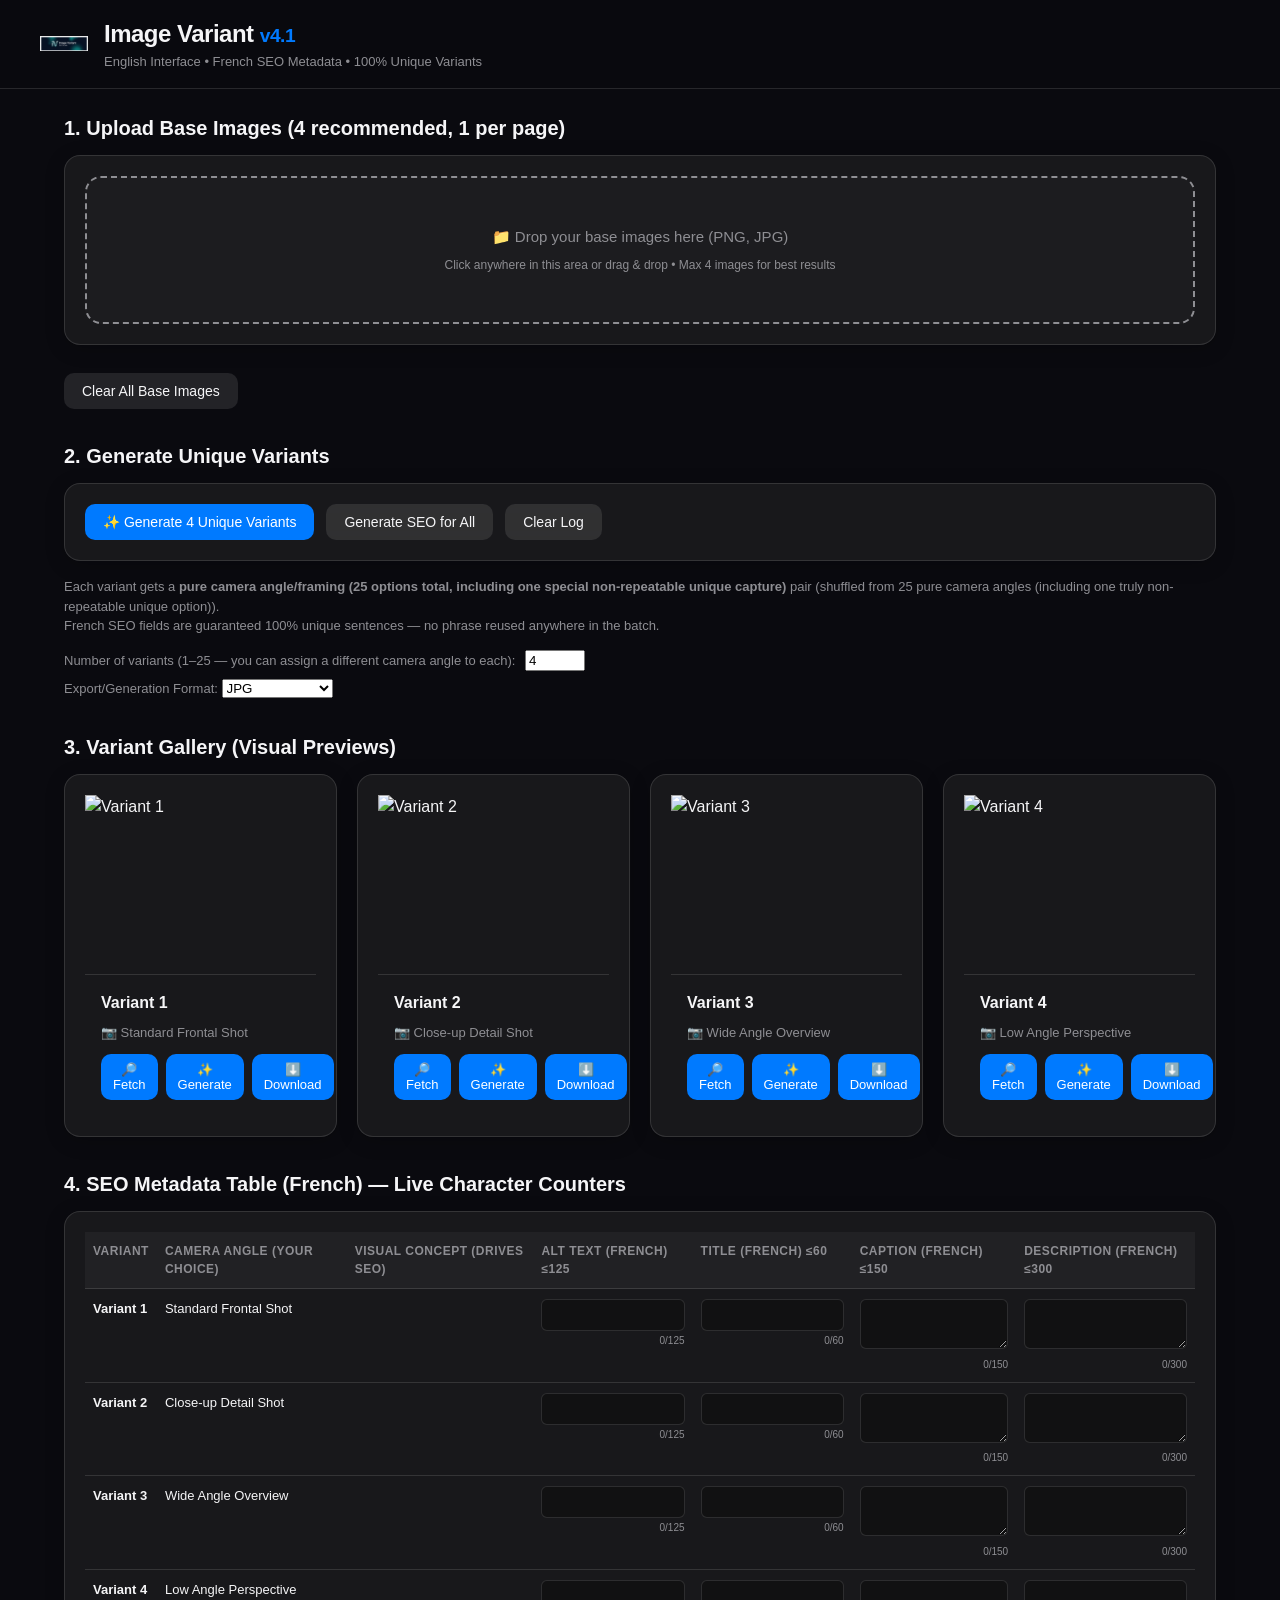
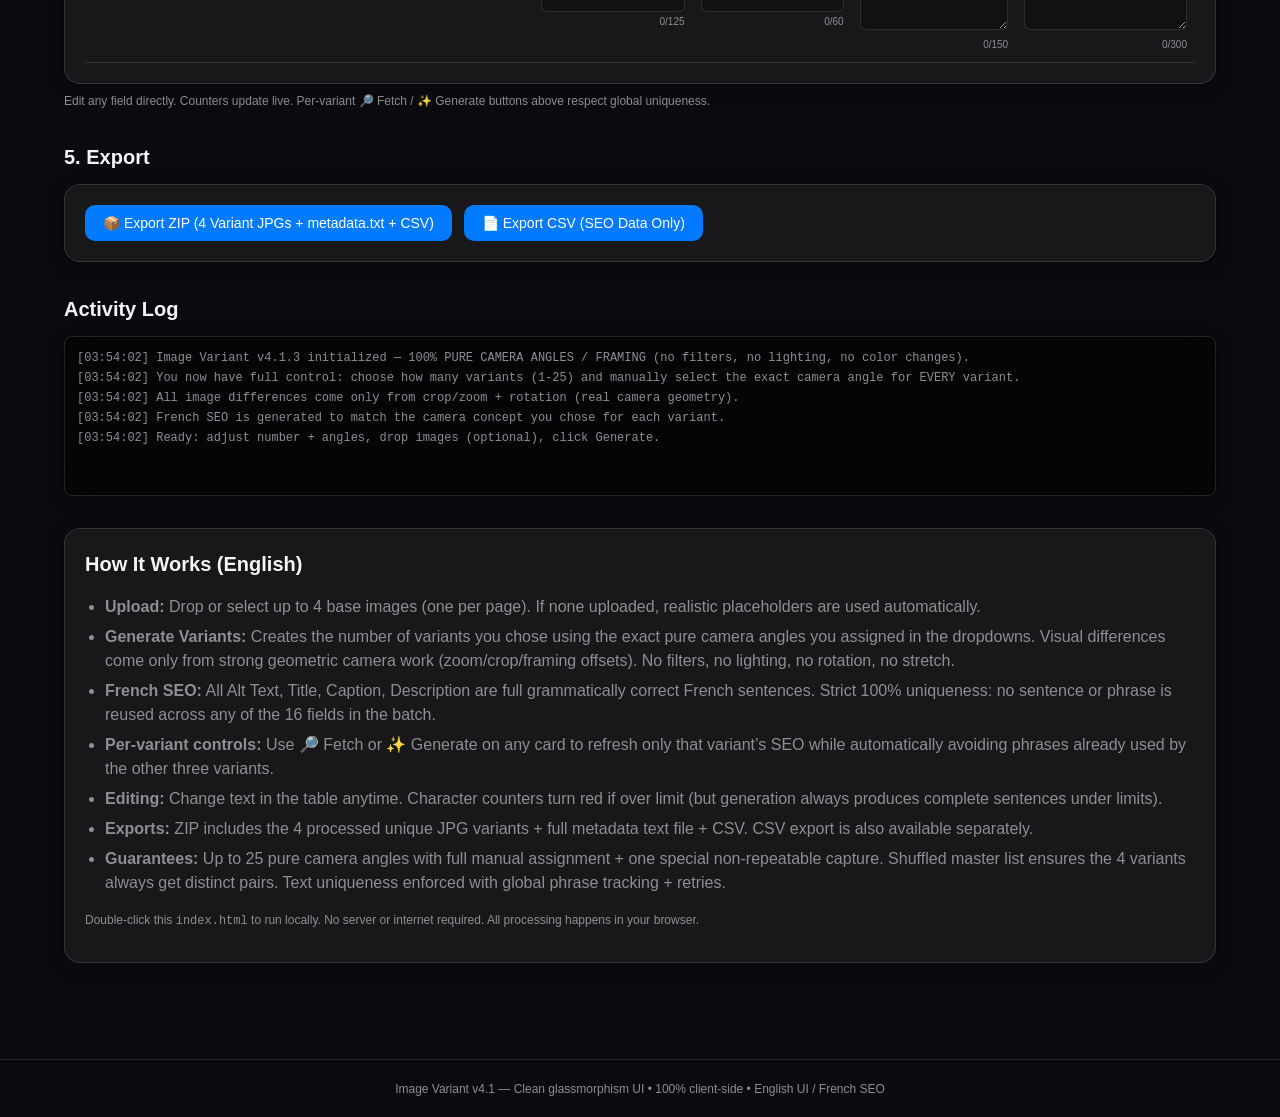
==== index.html @ 4399ec8d "v4.1.3 - Extreme dramatic camera angles only (no rotation, no filters, no stretch) - Very large zoom" ====
<!DOCTYPE html>
<html lang="en">
<head>
  <meta charset="UTF-8">
  <meta name="viewport" content="width=device-width, initial-scale=1.0">
  <title>Image Variant v4.1 • English UI + French SEO</title>
  <link rel="icon" href="assets/favicon.png">
  <link rel="stylesheet" href="css/main.css">
</head>
<body>
  <header>
    <div class="header-content">
      <img src="assets/logo.png" alt="Image Variant Logo" class="logo">
      <div class="header-text">
        <h1>Image Variant <span style="color:#007aff; font-size:0.8em;">v4.1</span></h1>
        <p class="subtitle">English Interface • French SEO Metadata • 100% Unique Variants</p>
      </div>
    </div>
  </header>

  <main>
    <!-- Upload Section -->
    <section id="upload-section">
      <h2>1. Upload Base Images (4 recommended, 1 per page)</h2>
      <div class="glass">
        <div id="dropzone" class="dropzone">
          <p>📁 Drop your base images here (PNG, JPG)</p>
          <p class="hint">Click anywhere in this area or drag &amp; drop • Max 4 images for best results</p>
        </div>
        <input type="file" id="file-input" multiple accept="image/*" style="display:none">
      </div>
      <div id="base-previews" class="previews"></div>
      <div style="margin-top:12px;">
        <button onclick="clearBases()" class="secondary">Clear All Base Images</button>
      </div>
    </section>

    <!-- Generation Controls -->
    <section id="controls-section">
      <h2>2. Generate Unique Variants</h2>
      <div class="controls glass">
        <button onclick="generateVariants()">✨ Generate 4 Unique Variants</button>
        <button onclick="batchGenerateSeo()" class="secondary">Generate SEO for All</button>
        <button onclick="clearLog()" class="secondary">Clear Log</button>
      </div>
      <p style="font-size:13px; color:#8e8e93; margin:0 0 12px;">
        Each variant gets a <strong>pure camera angle/framing (25 options total, including one special non-repeatable unique capture)</strong> pair (shuffled from 25 pure camera angles (including one truly non-repeatable unique option)).<br>
        French SEO fields are guaranteed 100% unique sentences — no phrase reused anywhere in the batch.
      </p>
    </section>

    <!-- Gallery -->
    <section id="gallery-section">
      <h2>3. Variant Gallery (Visual Previews)</h2>
      <div id="gallery-grid" class="gallery-grid"></div>
    </section>

    <!-- SEO Table -->
    <section id="seo-section">
      <h2>4. SEO Metadata Table (French) — Live Character Counters</h2>
      <div id="seo-table-container" class="glass"></div>
      <p style="font-size:12px; color:#8e8e93; margin-top:8px;">
        Edit any field directly. Counters update live. Per-variant 🔎 Fetch / ✨ Generate buttons above respect global uniqueness.
      </p>
    </section>

    <!-- Exports -->
    <section id="exports-section">
      <h2>5. Export</h2>
      <div class="exports glass">
        <button onclick="exportZip()">📦 Export ZIP (4 Variant JPGs + metadata.txt + CSV)</button>
        <button onclick="exportCsv()">📄 Export CSV (SEO Data Only)</button>
      </div>
    </section>

    <!-- Log -->
    <section id="log-section">
      <h2>Activity Log</h2>
      <div id="log-output" class="log glass"></div>
    </section>

    <!-- Help / Instructions -->
    <section id="help-section" class="help glass">
      <h2>How It Works (English)</h2>
      <ul>
        <li><strong>Upload:</strong> Drop or select up to 4 base images (one per page). If none uploaded, realistic placeholders are used automatically.</li>
        <li><strong>Generate Variants:</strong> Creates the number of variants you chose using the exact pure camera angles you assigned in the dropdowns. Visual differences come only from strong geometric camera work (zoom/crop/framing offsets). No filters, no lighting, no rotation, no stretch.</li>
        <li><strong>French SEO:</strong> All Alt Text, Title, Caption, Description are full grammatically correct French sentences. Strict 100% uniqueness: no sentence or phrase is reused across any of the 16 fields in the batch.</li>
        <li><strong>Per-variant controls:</strong> Use 🔎 Fetch or ✨ Generate on any card to refresh only that variant’s SEO while automatically avoiding phrases already used by the other three variants.</li>
        <li><strong>Editing:</strong> Change text in the table anytime. Character counters turn red if over limit (but generation always produces complete sentences under limits).</li>
        <li><strong>Exports:</strong> ZIP includes the 4 processed unique JPG variants + full metadata text file + CSV. CSV export is also available separately.</li>
        <li><strong>Guarantees:</strong> Up to 25 pure camera angles with full manual assignment + one special non-repeatable capture. Shuffled master list ensures the 4 variants always get distinct pairs. Text uniqueness enforced with global phrase tracking + retries.</li>
      </ul>
      <p style="margin-top:16px; font-size:12px; color:#8e8e93;">
        Double-click this <code>index.html</code> to run locally. No server or internet required. All processing happens in your browser.
      </p>
    </section>
  </main>

  <footer>
    Image Variant v4.1 — Clean glassmorphism UI • 100% client-side • English UI / French SEO
  </footer>

  <script src="js/jszip.min.js"></script>
  <script src="js/app.js"></script>
</body>
</html>
---- css/main.css ----
/* Image Variant v4.1 - Clean Apple-style Glassmorphism Theme */

:root {
  --bg: #0a0a0f;
  --card-bg: rgba(28, 28, 30, 0.85);
  --border: rgba(255, 255, 255, 0.12);
  --accent: #007aff;
  --text: #f5f5f7;
  --text-secondary: #8e8e93;
  --success: #34c759;
  --warning: #ff9500;
  --danger: #ff3b30;
}

* {
  box-sizing: border-box;
}

body {
  font-family: -apple-system, BlinkMacSystemFont, "Segoe UI", Roboto, Helvetica, Arial, sans-serif;
  background: var(--bg);
  color: var(--text);
  margin: 0;
  padding: 0;
  line-height: 1.5;
  -webkit-font-smoothing: antialiased;
}

header {
  background: rgba(10,10,15,0.95);
  backdrop-filter: blur(20px);
  border-bottom: 1px solid var(--border);
  padding: 16px 24px;
  position: sticky;
  top: 0;
  z-index: 100;
}

.header-content {
  max-width: 1200px;
  margin: 0 auto;
  display: flex;
  align-items: center;
  gap: 16px;
}

.logo {
  width: 48px;
  height: 48px;
  border-radius: 10px;
  object-fit: contain;
}

.header-text h1 {
  margin: 0;
  font-size: 24px;
  font-weight: 600;
  letter-spacing: -0.5px;
}

.header-text .subtitle {
  font-size: 13px;
  color: var(--text-secondary);
  margin: 0;
}

main {
  max-width: 1200px;
  margin: 0 auto;
  padding: 24px;
}

section {
  margin-bottom: 32px;
}

h2 {
  font-size: 20px;
  font-weight: 600;
  margin: 0 0 12px;
  color: var(--text);
}

h3 {
  font-size: 16px;
  font-weight: 600;
  margin: 0 0 8px;
}

.glass {
  background: var(--card-bg);
  backdrop-filter: blur(20px);
  -webkit-backdrop-filter: blur(20px);
  border: 1px solid var(--border);
  border-radius: 16px;
  padding: 20px;
  box-shadow: 0 4px 20px rgba(0,0,0,0.2);
}

.dropzone {
  border: 2px dashed var(--text-secondary);
  border-radius: 16px;
  padding: 48px 24px;
  text-align: center;
  cursor: pointer;
  transition: all 0.2s ease;
  background: rgba(255,255,255,0.02);
}

.dropzone:hover, .dropzone.dragover {
  border-color: var(--accent);
  background: rgba(0, 122, 255, 0.08);
  transform: translateY(-1px);
}

.dropzone p {
  margin: 0;
  font-size: 15px;
  color: var(--text-secondary);
}

.dropzone .hint {
  font-size: 12px;
  margin-top: 8px;
  color: var(--text-secondary);
}

.previews {
  display: flex;
  flex-wrap: wrap;
  gap: 12px;
  margin-top: 16px;
}

.base-thumb {
  position: relative;
  width: 100px;
  text-align: center;
}

.base-thumb img {
  width: 100px;
  height: 75px;
  object-fit: cover;
  border-radius: 8px;
  border: 1px solid var(--border);
}

.base-thumb span {
  display: block;
  font-size: 10px;
  color: var(--text-secondary);
  margin-top: 4px;
  white-space: nowrap;
  overflow: hidden;
  text-overflow: ellipsis;
}

.base-thumb button {
  position: absolute;
  top: -6px;
  right: -6px;
  width: 20px;
  height: 20px;
  border-radius: 50%;
  background: var(--danger);
  color: white;
  border: none;
  font-size: 12px;
  line-height: 1;
  cursor: pointer;
  display: flex;
  align-items: center;
  justify-content: center;
}

.controls {
  display: flex;
  flex-wrap: wrap;
  gap: 12px;
  margin-bottom: 16px;
}

button {
  background: var(--accent);
  color: white;
  border: none;
  padding: 10px 18px;
  border-radius: 10px;
  font-size: 14px;
  font-weight: 500;
  cursor: pointer;
  transition: all 0.15s ease;
  display: inline-flex;
  align-items: center;
  gap: 6px;
}

button:hover {
  background: #0066d6;
  transform: translateY(-1px);
}

button.secondary {
  background: rgba(255,255,255,0.1);
  color: var(--text);
}

button.secondary:hover {
  background: rgba(255,255,255,0.2);
}

.gallery-grid {
  display: grid;
  grid-template-columns: repeat(auto-fit, minmax(260px, 1fr));
  gap: 20px;
}

.variant-card {
  overflow: hidden;
  transition: transform 0.2s ease;
}

.variant-card:hover {
  transform: translateY(-2px);
}

.variant-card img {
  width: 100%;
  height: 180px;
  object-fit: cover;
  display: block;
  border-bottom: 1px solid var(--border);
}

.card-body {
  padding: 16px;
}

.card-body h3 {
  margin: 0 0 8px;
  font-size: 16px;
  font-weight: 600;
}

.meta {
  display: flex;
  flex-direction: column;
  gap: 4px;
  font-size: 13px;
  color: var(--text-secondary);
  margin-bottom: 12px;
}

.meta span {
  display: flex;
  align-items: center;
  gap: 4px;
}

.actions {
  display: flex;
  gap: 8px;
}

.actions button {
  flex: 1;
  padding: 8px 12px;
  font-size: 13px;
}

.seo-table {
  width: 100%;
  border-collapse: collapse;
  font-size: 13px;
}

.seo-table th,
.seo-table td {
  padding: 10px 8px;
  text-align: left;
  border-bottom: 1px solid var(--border);
  vertical-align: top;
}

.seo-table th {
  background: rgba(255,255,255,0.04);
  font-weight: 600;
  color: var(--text-secondary);
  font-size: 12px;
  text-transform: uppercase;
  letter-spacing: 0.5px;
}

.seo-table td input[type="text"],
.seo-table td textarea {
  width: 100%;
  background: rgba(0,0,0,0.3);
  border: 1px solid var(--border);
  border-radius: 6px;
  color: var(--text);
  font-size: 12px;
  padding: 6px 8px;
  font-family: inherit;
  resize: vertical;
}

.seo-table td input[type="text"] {
  height: 32px;
}

.seo-table td textarea {
  min-height: 50px;
  max-height: 100px;
}

.char-counter {
  font-size: 10px;
  color: var(--text-secondary);
  text-align: right;
  display: block;
  margin-top: 2px;
}

.log {
  background: rgba(0,0,0,0.5);
  border: 1px solid var(--border);
  border-radius: 8px;
  padding: 12px;
  font-family: ui-monospace, SFMono-Regular, Menlo, Monaco, Consolas, "Liberation Mono", "Courier New", monospace;
  font-size: 12px;
  height: 160px;
  overflow-y: auto;
  white-space: pre-wrap;
  color: var(--text-secondary);
}

.log div {
  margin-bottom: 2px;
}

.placeholder {
  color: var(--text-secondary);
  font-style: italic;
  text-align: center;
  padding: 40px;
}

.exports {
  display: flex;
  gap: 12px;
  flex-wrap: wrap;
}

.help ul {
  padding-left: 20px;
  color: var(--text-secondary);
}

.help li {
  margin-bottom: 6px;
}

footer {
  text-align: center;
  padding: 20px;
  color: var(--text-secondary);
  font-size: 12px;
  border-top: 1px solid var(--border);
  margin-top: 40px;
}
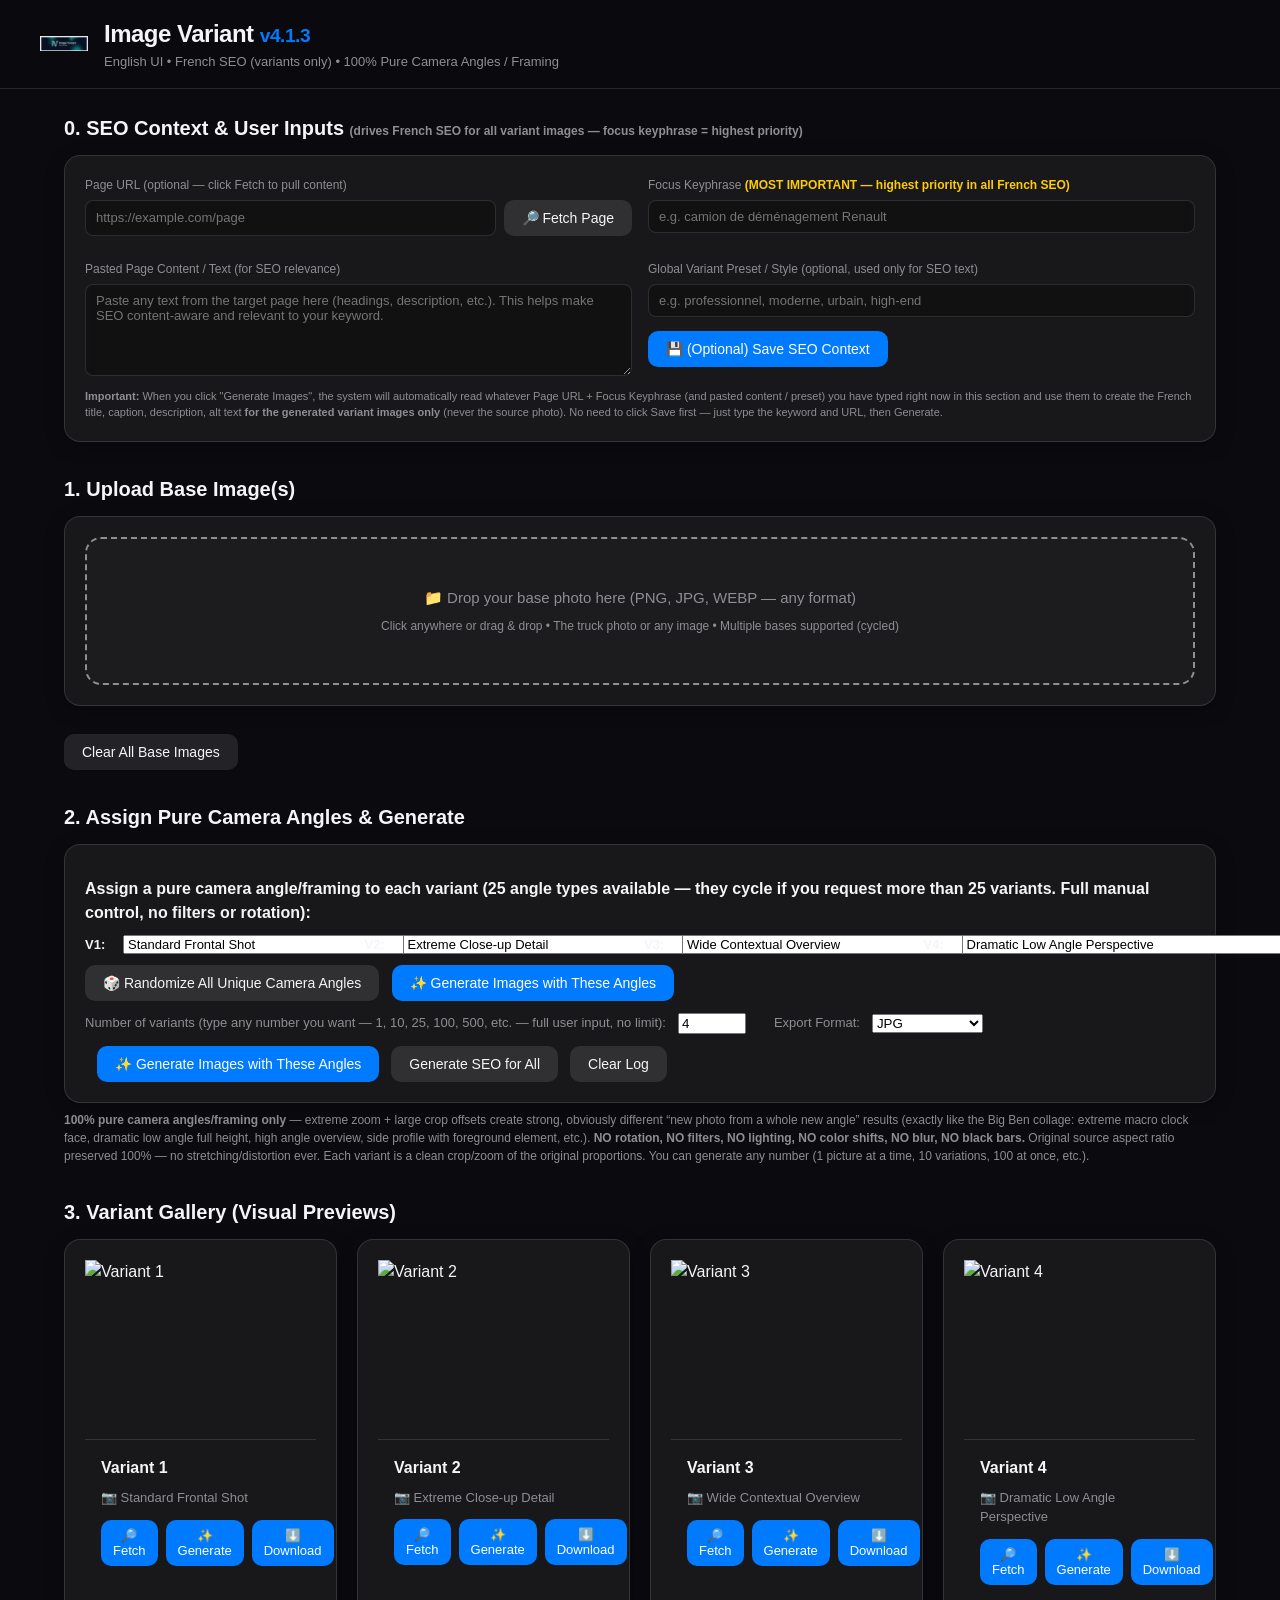
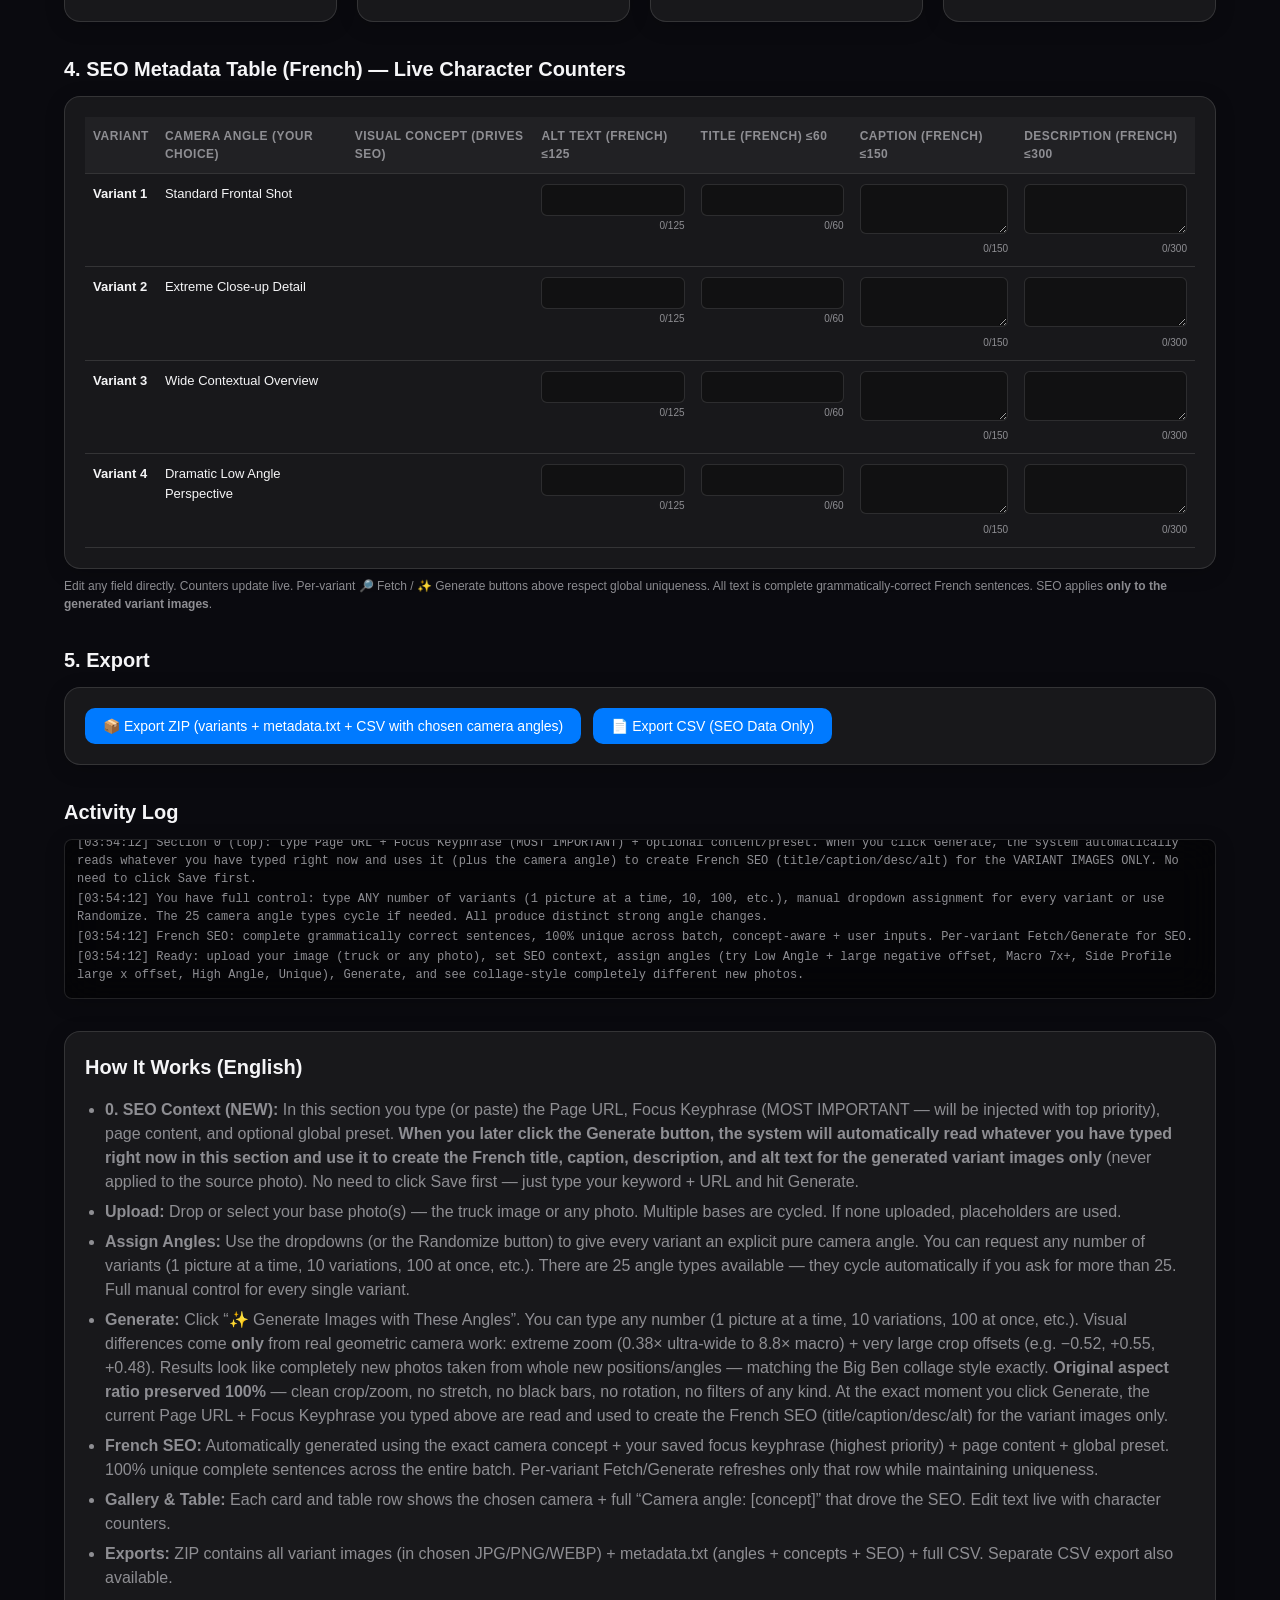
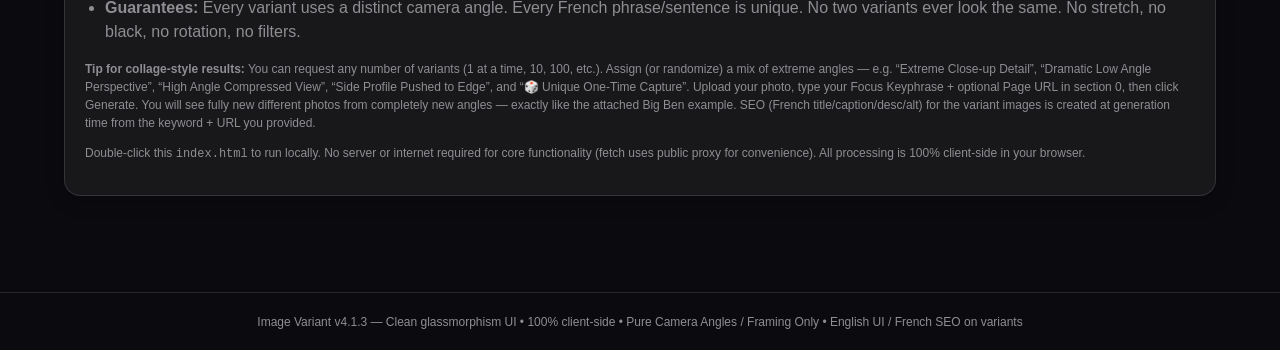
==== commit 8fa649ad: "v4.1.3 final — SEO for variant images generated live from Page URL + Focus Keyphrase at the exact mo" ====
--- a/index.html
+++ b/index.html
@@ -3,29 +3,123 @@
 <head>
   <meta charset="UTF-8">
   <meta name="viewport" content="width=device-width, initial-scale=1.0">
-  <title>Image Variant v4.1 • English UI + French SEO</title>
+  <title>Image Variant v4.1.3 • Pure Camera Angles Only</title>
   <link rel="icon" href="assets/favicon.png">
   <link rel="stylesheet" href="css/main.css">
+  <style>
+    /* Extra styles for new SEO context section */
+    .seo-context-grid {
+      display: grid;
+      grid-template-columns: 1fr 1fr;
+      gap: 16px;
+    }
+    @media (max-width: 800px) {
+      .seo-context-grid { grid-template-columns: 1fr; }
+    }
+    .seo-context-grid > div {
+      display: flex;
+      flex-direction: column;
+      gap: 6px;
+    }
+    .seo-context-grid label {
+      font-size: 12px;
+      color: #8e8e93;
+      font-weight: 500;
+    }
+    .seo-context-grid input, .seo-context-grid textarea {
+      background: rgba(0,0,0,0.3);
+      border: 1px solid var(--border);
+      border-radius: 8px;
+      color: var(--text);
+      padding: 8px 10px;
+      font-size: 13px;
+      font-family: inherit;
+    }
+    .seo-context-grid textarea {
+      min-height: 92px;
+      resize: vertical;
+    }
+    .context-actions {
+      display: flex;
+      gap: 10px;
+      margin-top: 8px;
+      flex-wrap: wrap;
+    }
+    .context-status {
+      font-size: 12px;
+      color: var(--success);
+      margin-top: 4px;
+    }
+    .focus-important {
+      color: #ffcc00;
+      font-weight: 600;
+    }
+    .angle-selectors {
+      margin-top: 12px;
+    }
+    .concept {
+      font-size: 12px;
+      color: #a8a8b3;
+      margin: 4px 0 8px;
+      line-height: 1.35;
+    }
+  </style>
 </head>
 <body>
   <header>
     <div class="header-content">
       <img src="assets/logo.png" alt="Image Variant Logo" class="logo">
       <div class="header-text">
-        <h1>Image Variant <span style="color:#007aff; font-size:0.8em;">v4.1</span></h1>
-        <p class="subtitle">English Interface • French SEO Metadata • 100% Unique Variants</p>
+        <h1>Image Variant <span style="color:#007aff; font-size:0.8em;">v4.1.3</span></h1>
+        <p class="subtitle">English UI • French SEO (variants only) • 100% Pure Camera Angles / Framing</p>
       </div>
     </div>
   </header>
 
   <main>
+    <!-- 0. NEW: SEO Context & User Inputs (drives French SEO on variants only) -->
+    <section id="seo-context-section">
+      <h2>0. SEO Context &amp; User Inputs <span style="font-size:12px; color:#8e8e93;">(drives French SEO for all variant images — focus keyphrase = highest priority)</span></h2>
+      <div class="glass">
+        <div class="seo-context-grid">
+          <div>
+            <label>Page URL (optional — click Fetch to pull content)</label>
+            <div style="display:flex; gap:8px;">
+              <input id="page-url" type="url" placeholder="https://example.com/page" style="flex:1;" value="">
+              <button type="button" onclick="fetchPageContent()" class="secondary" style="white-space:nowrap;">🔎 Fetch Page</button>
+            </div>
+            <div id="fetch-status" style="font-size:11px; color:#8e8e93; margin-top:2px;"></div>
+          </div>
+          <div>
+            <label>Focus Keyphrase <span class="focus-important">(MOST IMPORTANT — highest priority in all French SEO)</span></label>
+            <input id="focus-keyphrase" type="text" placeholder="e.g. camion de déménagement Renault" value="">
+          </div>
+          <div>
+            <label>Pasted Page Content / Text (for SEO relevance)</label>
+            <textarea id="page-content" placeholder="Paste any text from the target page here (headings, description, etc.). This helps make SEO content-aware and relevant to your keyword."></textarea>
+          </div>
+          <div>
+            <label>Global Variant Preset / Style (optional, used only for SEO text)</label>
+            <input id="global-preset" type="text" placeholder="e.g. professionnel, moderne, urbain, high-end" value="">
+            <div class="context-actions">
+              <button type="button" onclick="saveSeoContext()">💾 (Optional) Save SEO Context</button>
+              <span id="context-status" class="context-status"></span>
+            </div>
+          </div>
+        </div>
+        <p style="font-size:11px; color:#8e8e93; margin:12px 0 0;">
+          <strong>Important:</strong> When you click "Generate Images", the system will automatically read whatever Page URL + Focus Keyphrase (and pasted content / preset) you have typed right now in this section and use them to create the French title, caption, description, alt text <strong>for the generated variant images only</strong> (never the source photo). No need to click Save first — just type the keyword and URL, then Generate.
+        </p>
+      </div>
+    </section>
+
     <!-- Upload Section -->
     <section id="upload-section">
-      <h2>1. Upload Base Images (4 recommended, 1 per page)</h2>
+      <h2>1. Upload Base Image(s)</h2>
       <div class="glass">
         <div id="dropzone" class="dropzone">
-          <p>📁 Drop your base images here (PNG, JPG)</p>
-          <p class="hint">Click anywhere in this area or drag &amp; drop • Max 4 images for best results</p>
+          <p>📁 Drop your base photo here (PNG, JPG, WEBP — any format)</p>
+          <p class="hint">Click anywhere or drag &amp; drop • The truck photo or any image • Multiple bases supported (cycled)</p>
         </div>
         <input type="file" id="file-input" multiple accept="image/*" style="display:none">
       </div>
@@ -35,17 +129,29 @@
       </div>
     </section>
 
-    <!-- Generation Controls -->
+    <!-- Generation Controls + Angle Selectors -->
     <section id="controls-section">
-      <h2>2. Generate Unique Variants</h2>
-      <div class="controls glass">
-        <button onclick="generateVariants()">✨ Generate 4 Unique Variants</button>
-        <button onclick="batchGenerateSeo()" class="secondary">Generate SEO for All</button>
-        <button onclick="clearLog()" class="secondary">Clear Log</button>
-      </div>
-      <p style="font-size:13px; color:#8e8e93; margin:0 0 12px;">
-        Each variant gets a <strong>pure camera angle/framing (25 options total, including one special non-repeatable unique capture)</strong> pair (shuffled from 25 pure camera angles (including one truly non-repeatable unique option)).<br>
-        French SEO fields are guaranteed 100% unique sentences — no phrase reused anywhere in the batch.
+      <h2>2. Assign Pure Camera Angles &amp; Generate</h2>
+      <div class="glass">
+        <div id="angle-selectors" class="angle-selectors">
+          <!-- Populated by JS: per-variant dropdowns + Randomize + Generate buttons -->
+        </div>
+        <div style="margin-top:12px; display:flex; gap:12px; flex-wrap:wrap; align-items:center;">
+          <label style="font-size:13px;color:#8e8e93">Number of variants (type any number you want — 1, 10, 25, 100, 500, etc. — full user input, no limit):</label>
+          <input id="num-variants-input" type="number" min="1" value="4" style="width:68px" onchange="setNumVariants(this.value)">
+          <label style="font-size:13px;color:#8e8e93; margin-left:16px;">Export Format:</label>
+          <select id="format-selector" onchange="setExportFormat(this.value)">
+            <option value="image/jpeg">JPG</option>
+            <option value="image/png">PNG (lossless)</option>
+            <option value="image/webp">WEBP</option>
+          </select>
+          <button onclick="generateVariants()" style="margin-left:12px;">✨ Generate Images with These Angles</button>
+          <button onclick="batchGenerateSeo()" class="secondary">Generate SEO for All</button>
+          <button onclick="clearLog()" class="secondary">Clear Log</button>
+        </div>
+      </div>
+      <p style="font-size:12px; color:#8e8e93; margin:8px 0 0;">
+        <strong>100% pure camera angles/framing only</strong> — extreme zoom + large crop offsets create strong, obviously different “new photo from a whole new angle” results (exactly like the Big Ben collage: extreme macro clock face, dramatic low angle full height, high angle overview, side profile with foreground element, etc.). <strong>NO rotation, NO filters, NO lighting, NO color shifts, NO blur, NO black bars.</strong> Original source aspect ratio preserved 100% — no stretching/distortion ever. Each variant is a clean crop/zoom of the original proportions. You can generate any number (1 picture at a time, 10 variations, 100 at once, etc.).
       </p>
     </section>
 
@@ -60,7 +166,7 @@
       <h2>4. SEO Metadata Table (French) — Live Character Counters</h2>
       <div id="seo-table-container" class="glass"></div>
       <p style="font-size:12px; color:#8e8e93; margin-top:8px;">
-        Edit any field directly. Counters update live. Per-variant 🔎 Fetch / ✨ Generate buttons above respect global uniqueness.
+        Edit any field directly. Counters update live. Per-variant 🔎 Fetch / ✨ Generate buttons above respect global uniqueness. All text is complete grammatically-correct French sentences. SEO applies <strong>only to the generated variant images</strong>.
       </p>
     </section>
 
@@ -68,7 +174,7 @@
     <section id="exports-section">
       <h2>5. Export</h2>
       <div class="exports glass">
-        <button onclick="exportZip()">📦 Export ZIP (4 Variant JPGs + metadata.txt + CSV)</button>
+        <button onclick="exportZip()">📦 Export ZIP (variants + metadata.txt + CSV with chosen camera angles)</button>
         <button onclick="exportCsv()">📄 Export CSV (SEO Data Only)</button>
       </div>
     </section>
@@ -83,25 +189,29 @@
     <section id="help-section" class="help glass">
       <h2>How It Works (English)</h2>
       <ul>
-        <li><strong>Upload:</strong> Drop or select up to 4 base images (one per page). If none uploaded, realistic placeholders are used automatically.</li>
-        <li><strong>Generate Variants:</strong> Creates the number of variants you chose using the exact pure camera angles you assigned in the dropdowns. Visual differences come only from strong geometric camera work (zoom/crop/framing offsets). No filters, no lighting, no rotation, no stretch.</li>
-        <li><strong>French SEO:</strong> All Alt Text, Title, Caption, Description are full grammatically correct French sentences. Strict 100% uniqueness: no sentence or phrase is reused across any of the 16 fields in the batch.</li>
-        <li><strong>Per-variant controls:</strong> Use 🔎 Fetch or ✨ Generate on any card to refresh only that variant’s SEO while automatically avoiding phrases already used by the other three variants.</li>
-        <li><strong>Editing:</strong> Change text in the table anytime. Character counters turn red if over limit (but generation always produces complete sentences under limits).</li>
-        <li><strong>Exports:</strong> ZIP includes the 4 processed unique JPG variants + full metadata text file + CSV. CSV export is also available separately.</li>
-        <li><strong>Guarantees:</strong> Up to 25 pure camera angles with full manual assignment + one special non-repeatable capture. Shuffled master list ensures the 4 variants always get distinct pairs. Text uniqueness enforced with global phrase tracking + retries.</li>
+        <li><strong>0. SEO Context (NEW):</strong> In this section you type (or paste) the Page URL, Focus Keyphrase (MOST IMPORTANT — will be injected with top priority), page content, and optional global preset. <strong>When you later click the Generate button, the system will automatically read whatever you have typed right now in this section and use it to create the French title, caption, description, and alt text for the generated variant images only</strong> (never applied to the source photo). No need to click Save first — just type your keyword + URL and hit Generate.</li>
+        <li><strong>Upload:</strong> Drop or select your base photo(s) — the truck image or any photo. Multiple bases are cycled. If none uploaded, placeholders are used.</li>
+        <li><strong>Assign Angles:</strong> Use the dropdowns (or the Randomize button) to give every variant an explicit pure camera angle. You can request any number of variants (1 picture at a time, 10 variations, 100 at once, etc.). There are 25 angle types available — they cycle automatically if you ask for more than 25. Full manual control for every single variant.</li>
+        <li><strong>Generate:</strong> Click “✨ Generate Images with These Angles”. You can type any number (1 picture at a time, 10 variations, 100 at once, etc.). Visual differences come <strong>only</strong> from real geometric camera work: extreme zoom (0.38× ultra-wide to 8.8× macro) + very large crop offsets (e.g. −0.52, +0.55, +0.48). Results look like completely new photos taken from whole new positions/angles — matching the Big Ben collage style exactly. <strong>Original aspect ratio preserved 100%</strong> — clean crop/zoom, no stretch, no black bars, no rotation, no filters of any kind. At the exact moment you click Generate, the current Page URL + Focus Keyphrase you typed above are read and used to create the French SEO (title/caption/desc/alt) for the variant images only.</li>
+        <li><strong>French SEO:</strong> Automatically generated using the exact camera concept + your saved focus keyphrase (highest priority) + page content + global preset. 100% unique complete sentences across the entire batch. Per-variant Fetch/Generate refreshes only that row while maintaining uniqueness.</li>
+        <li><strong>Gallery &amp; Table:</strong> Each card and table row shows the chosen camera + full “Camera angle: [concept]” that drove the SEO. Edit text live with character counters.</li>
+        <li><strong>Exports:</strong> ZIP contains all variant images (in chosen JPG/PNG/WEBP) + metadata.txt (angles + concepts + SEO) + full CSV. Separate CSV export also available.</li>
+        <li><strong>Guarantees:</strong> Every variant uses a distinct camera angle. Every French phrase/sentence is unique. No two variants ever look the same. No stretch, no black, no rotation, no filters.</li>
       </ul>
       <p style="margin-top:16px; font-size:12px; color:#8e8e93;">
-        Double-click this <code>index.html</code> to run locally. No server or internet required. All processing happens in your browser.
+        <strong>Tip for collage-style results:</strong> You can request any number of variants (1 at a time, 10, 100, etc.). Assign (or randomize) a mix of extreme angles — e.g. “Extreme Close-up Detail”, “Dramatic Low Angle Perspective”, “High Angle Compressed View”, “Side Profile Pushed to Edge”, and “🎲 Unique One-Time Capture”. Upload your photo, type your Focus Keyphrase + optional Page URL in section 0, then click Generate. You will see fully new different photos from completely new angles — exactly like the attached Big Ben example. SEO (French title/caption/desc/alt) for the variant images is created at generation time from the keyword + URL you provided.
+      </p>
+      <p style="margin-top:12px; font-size:12px; color:#8e8e93;">
+        Double-click this <code>index.html</code> to run locally. No server or internet required for core functionality (fetch uses public proxy for convenience). All processing is 100% client-side in your browser.
       </p>
     </section>
   </main>
 
   <footer>
-    Image Variant v4.1 — Clean glassmorphism UI • 100% client-side • English UI / French SEO
+    Image Variant v4.1.3 — Clean glassmorphism UI • 100% client-side • Pure Camera Angles / Framing Only • English UI / French SEO on variants
   </footer>
 
   <script src="js/jszip.min.js"></script>
   <script src="js/app.js"></script>
 </body>
-</html>
+</html>
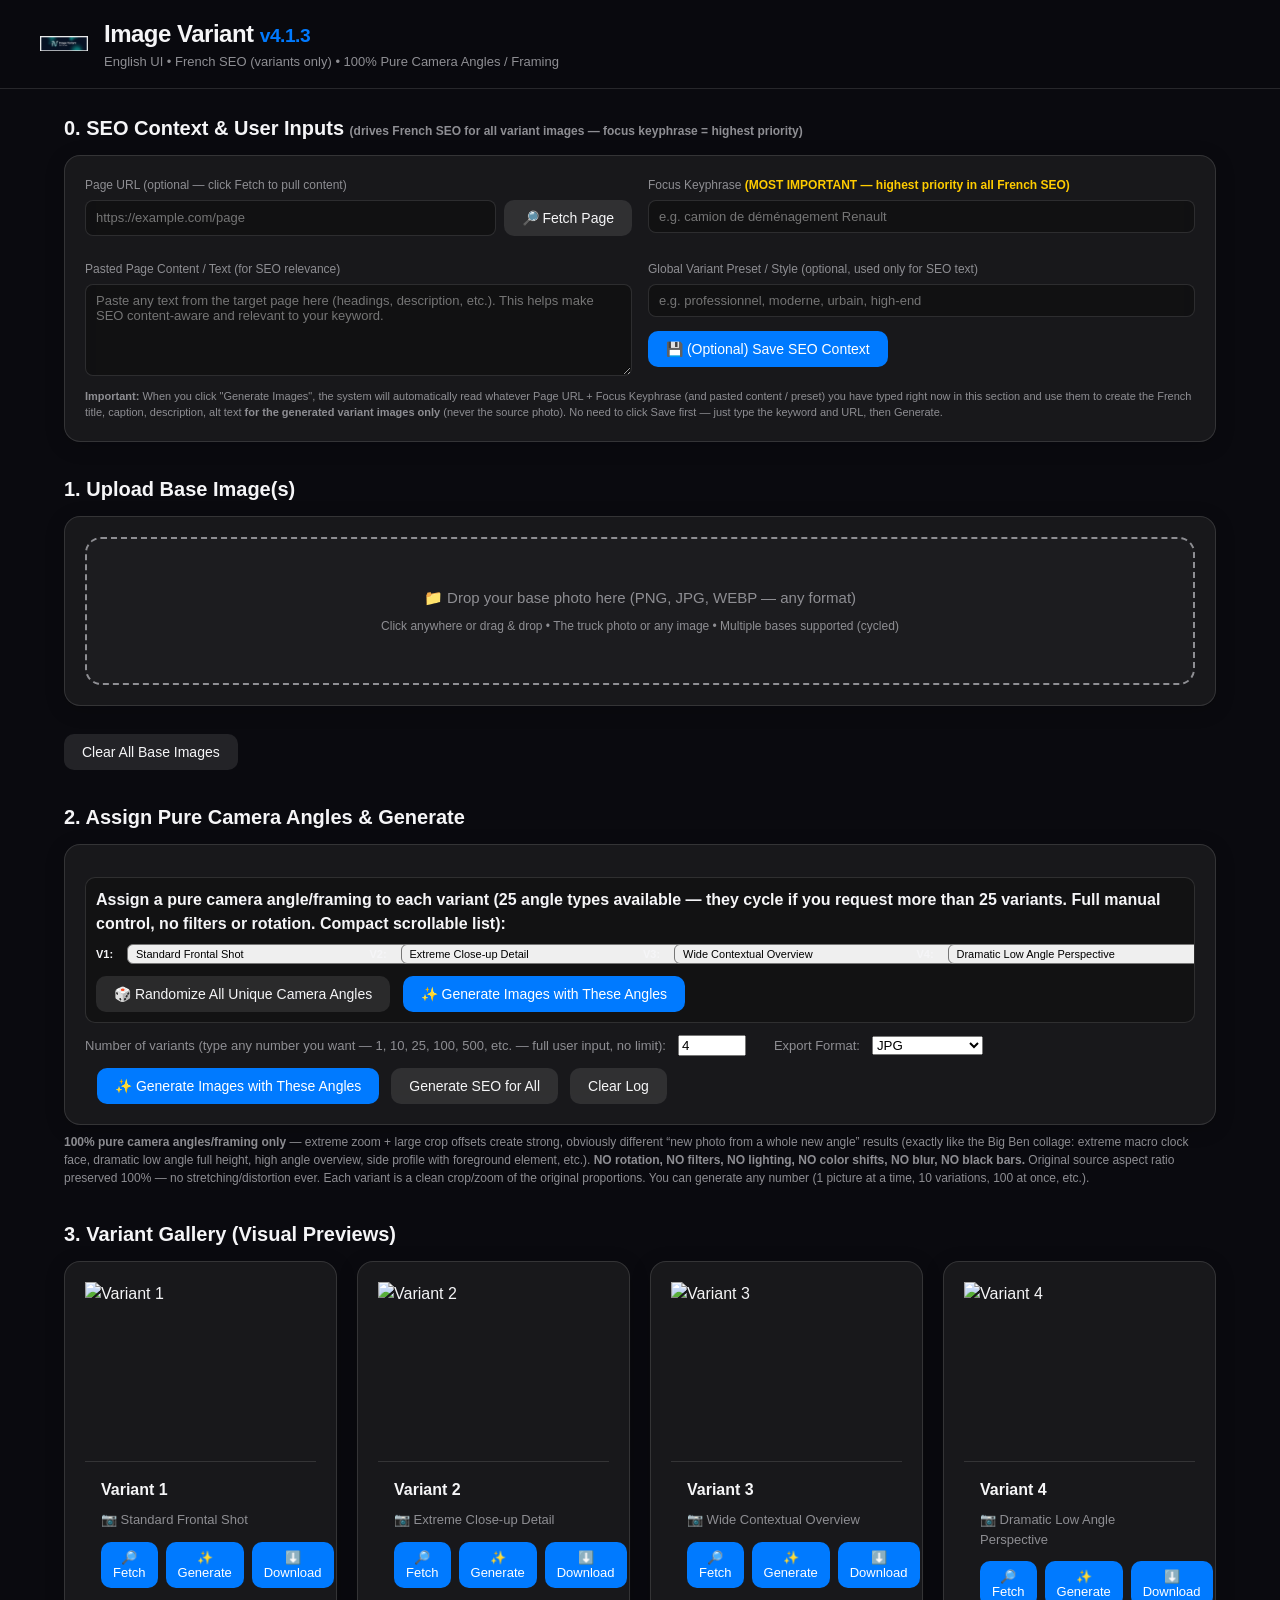
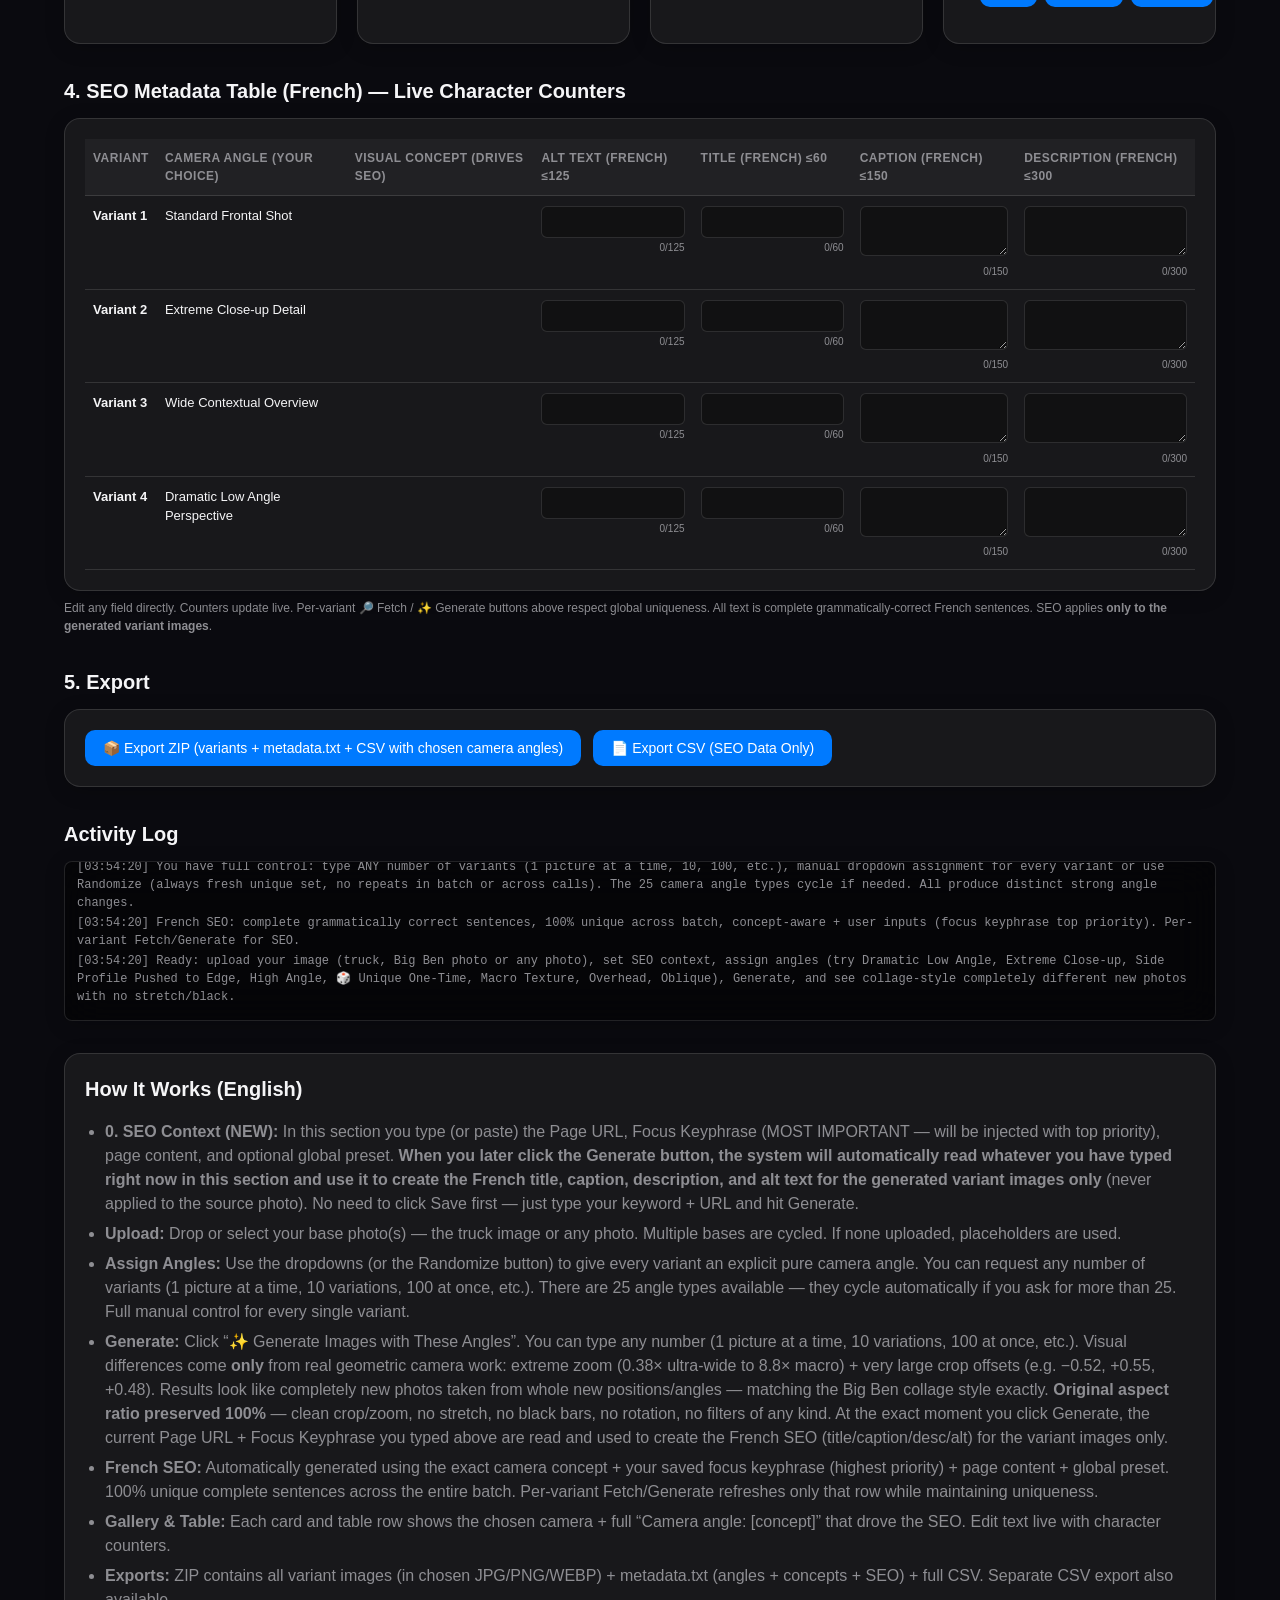
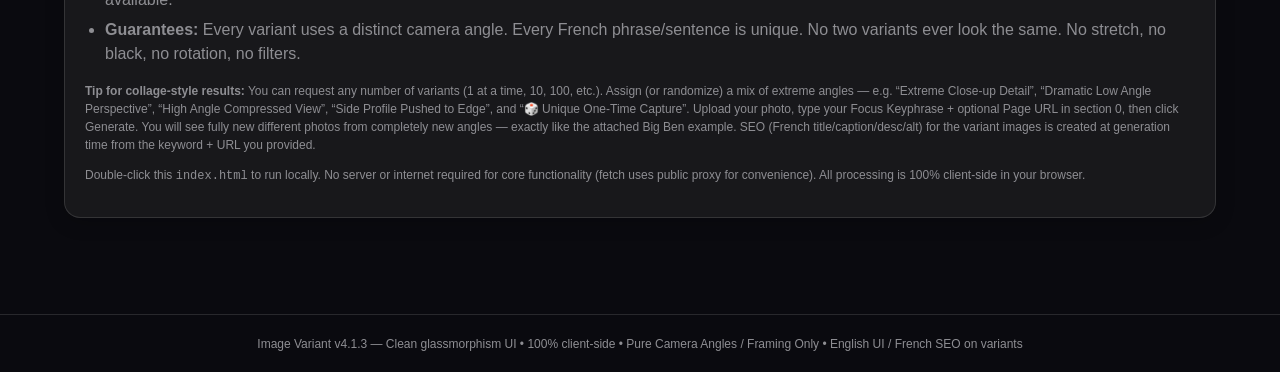
==== commit 55616537: "v4.1.3 — Final pure camera angles / framing only (extreme values: 110x macro, 0.055x ultra-wide, 4.2" ====
--- a/index.html
+++ b/index.html
@@ -56,6 +56,20 @@
     }
     .angle-selectors {
       margin-top: 12px;
+      max-height: 380px;
+      overflow-y: auto;
+      border: 1px solid var(--border);
+      border-radius: 10px;
+      padding: 10px;
+      background: rgba(0,0,0,0.25);
+    }
+    .angle-selectors div[style*="flex"] {
+      margin-bottom: 4px;
+    }
+    .angle-selectors select {
+      font-size: 12px;
+      padding: 3px 6px;
+      border-radius: 6px;
     }
     .concept {
       font-size: 12px;
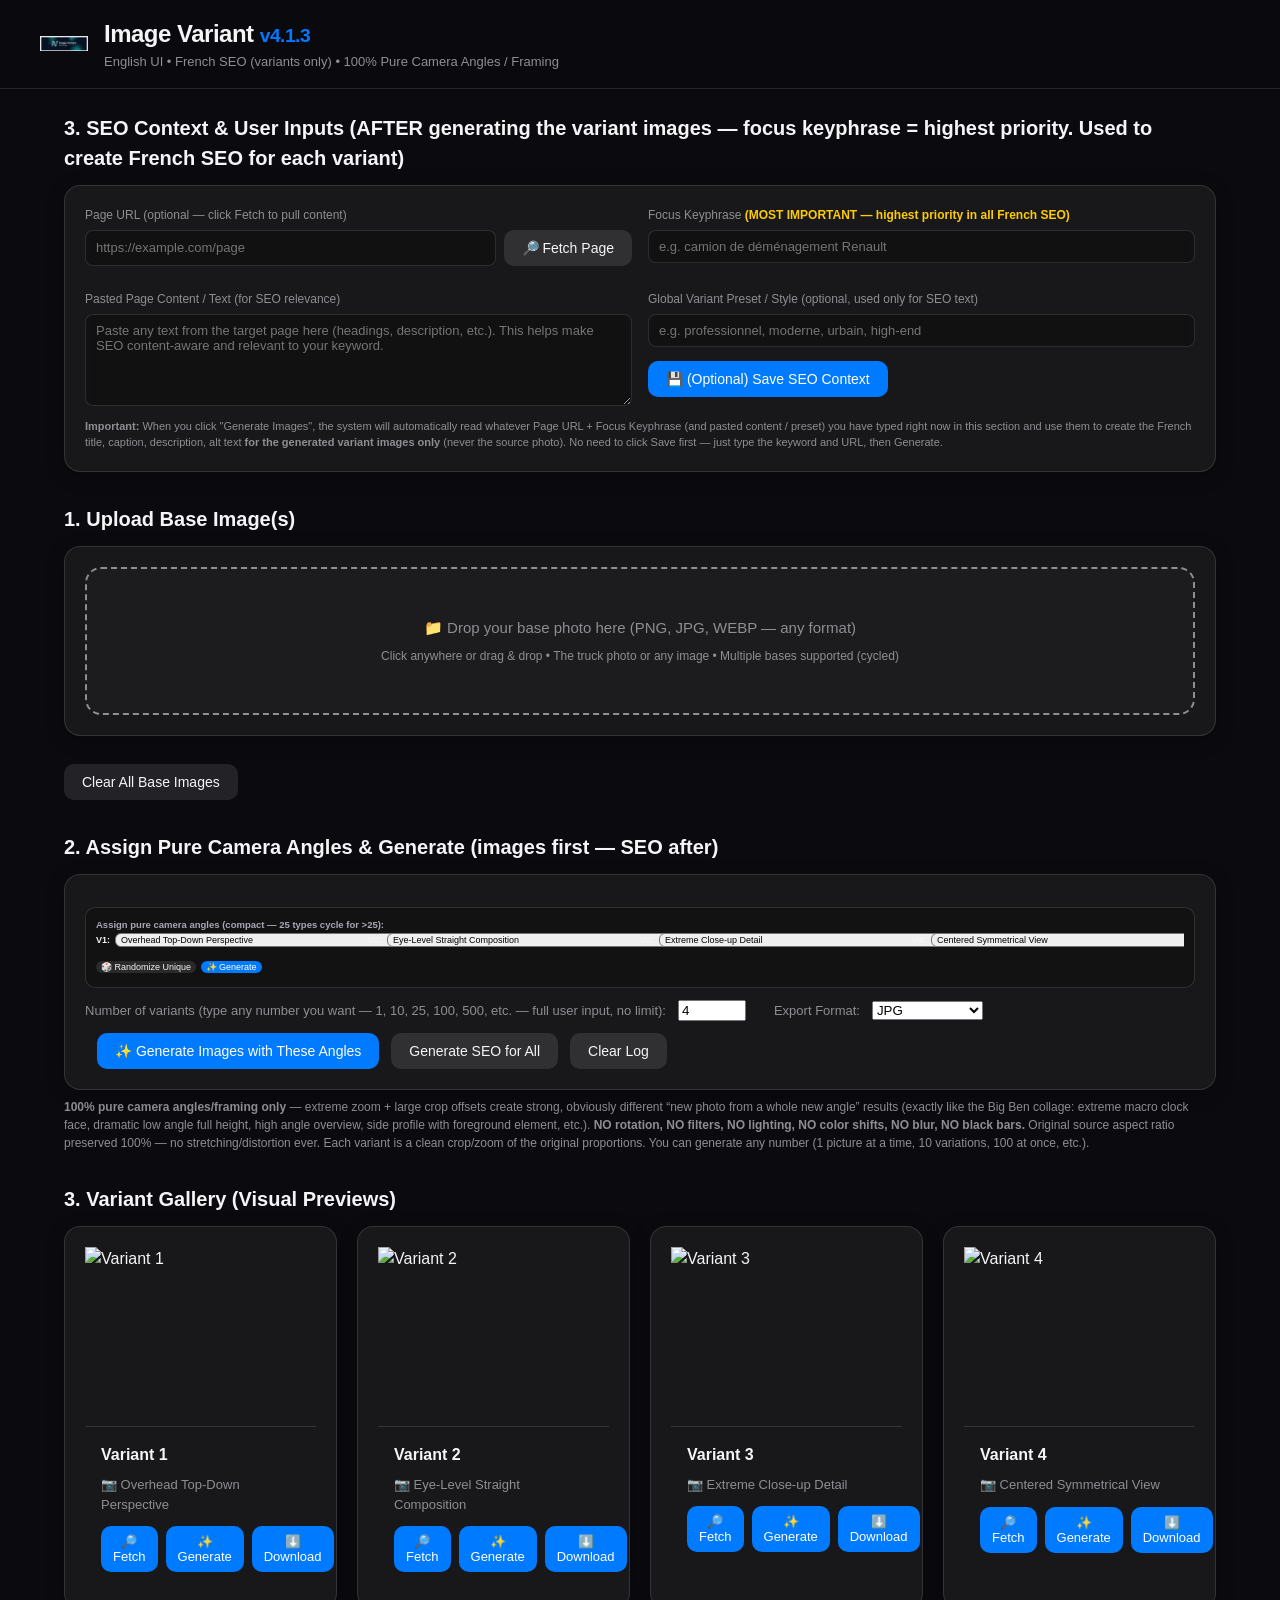
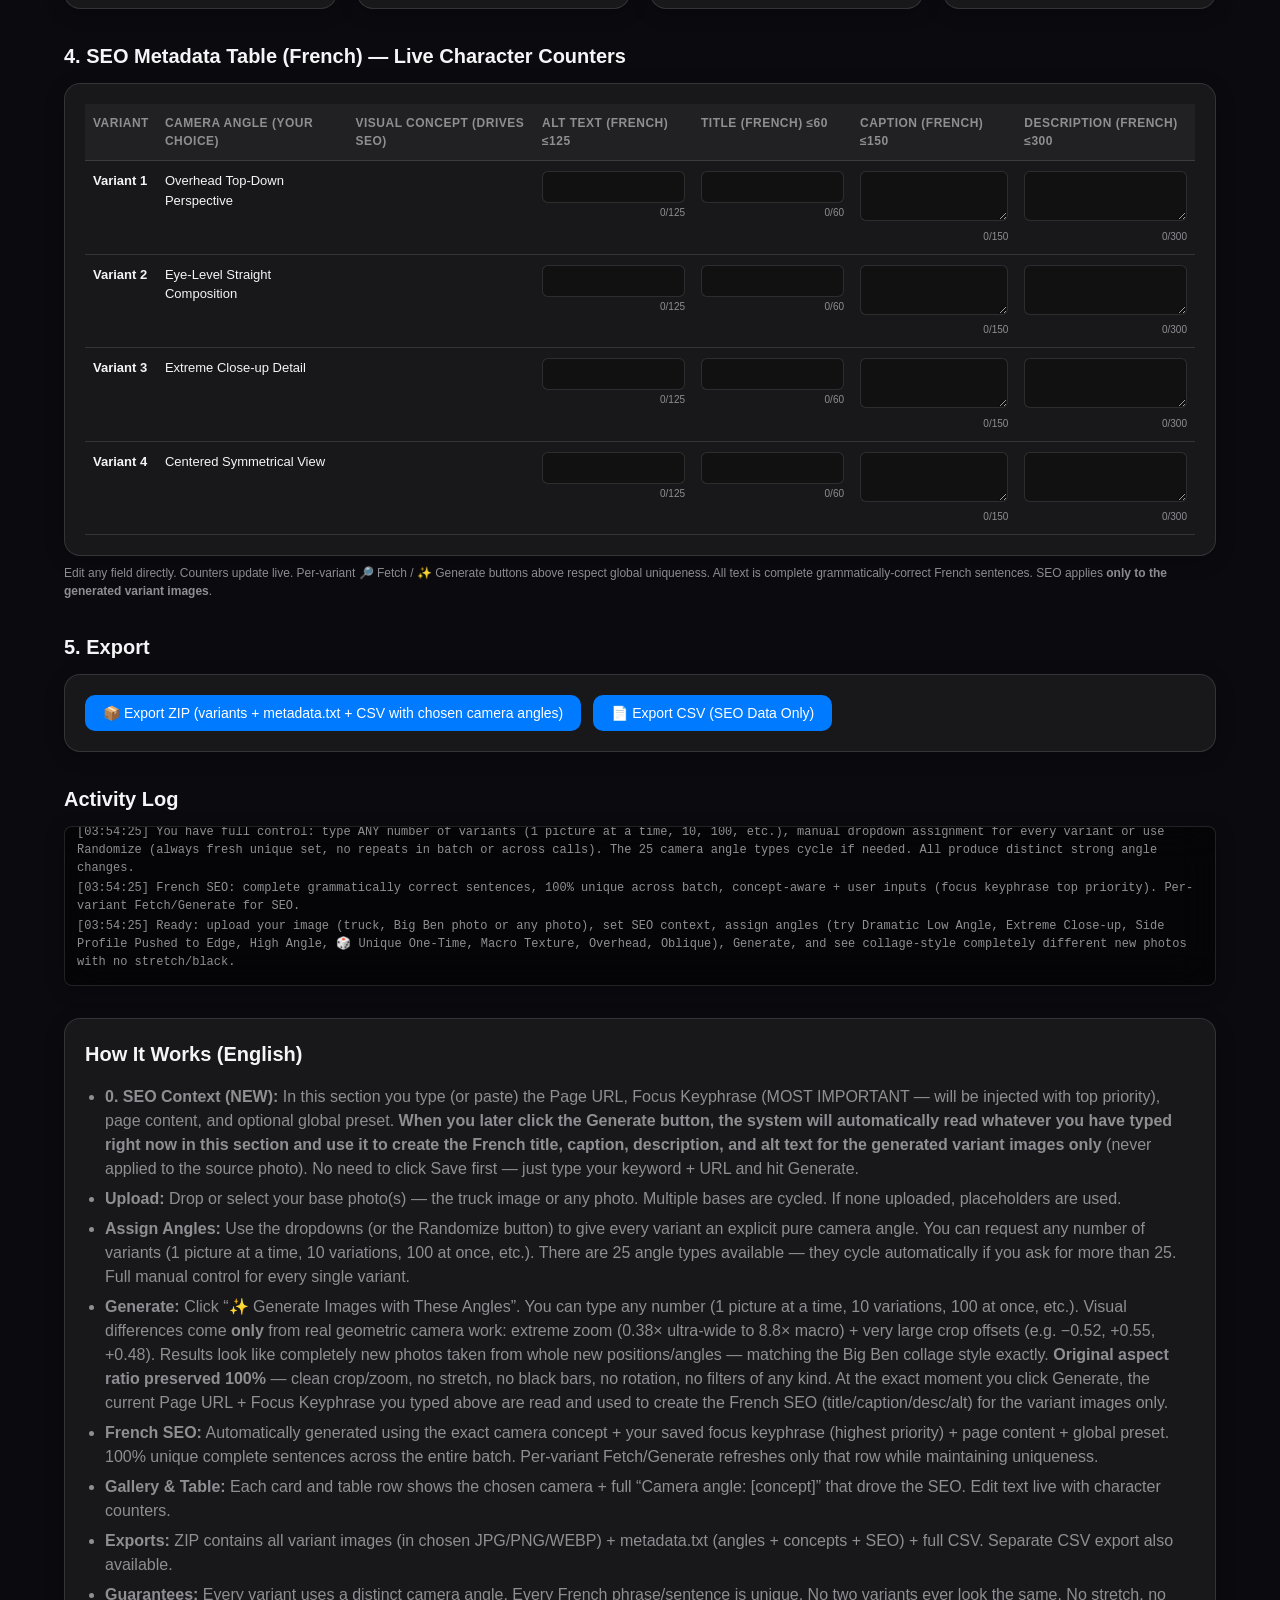
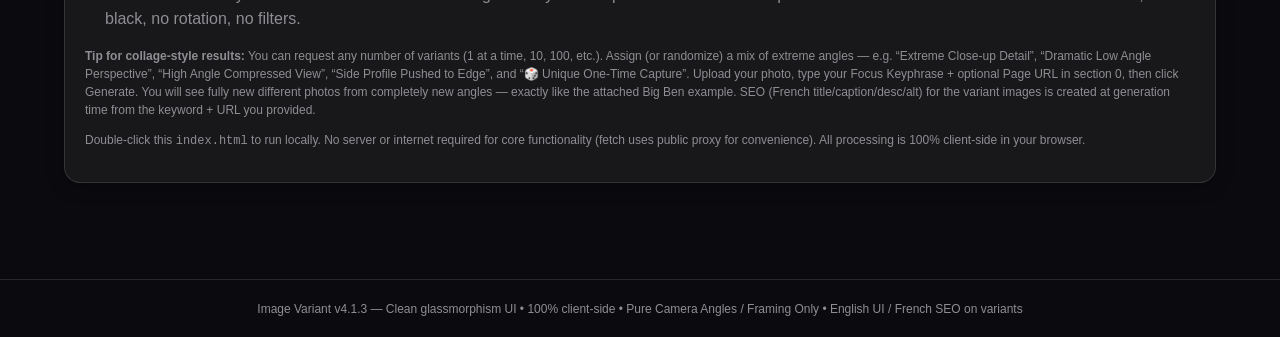
==== commit 660fd606: "v4.1.3 — Compact angle selectors (no overflow). Per-generation jitter: same source photo + same angl" ====
--- a/index.html
+++ b/index.html
@@ -91,9 +91,9 @@
   </header>
 
   <main>
-    <!-- 0. NEW: SEO Context & User Inputs (drives French SEO on variants only) -->
+    <!-- 3. SEO Context (used AFTER the variant images are generated — for each variant) -->
     <section id="seo-context-section">
-      <h2>0. SEO Context &amp; User Inputs <span style="font-size:12px; color:#8e8e93;">(drives French SEO for all variant images — focus keyphrase = highest priority)</span></h2>
+      <h2>3. SEO Context &amp; User Inputs (AFTER generating the variant images — focus keyphrase = highest priority. Used to create French SEO for each variant)</h2>
       <div class="glass">
         <div class="seo-context-grid">
           <div>
@@ -145,7 +145,7 @@
 
     <!-- Generation Controls + Angle Selectors -->
     <section id="controls-section">
-      <h2>2. Assign Pure Camera Angles &amp; Generate</h2>
+      <h2>2. Assign Pure Camera Angles &amp; Generate (images first — SEO after)</h2>
       <div class="glass">
         <div id="angle-selectors" class="angle-selectors">
           <!-- Populated by JS: per-variant dropdowns + Randomize + Generate buttons -->
